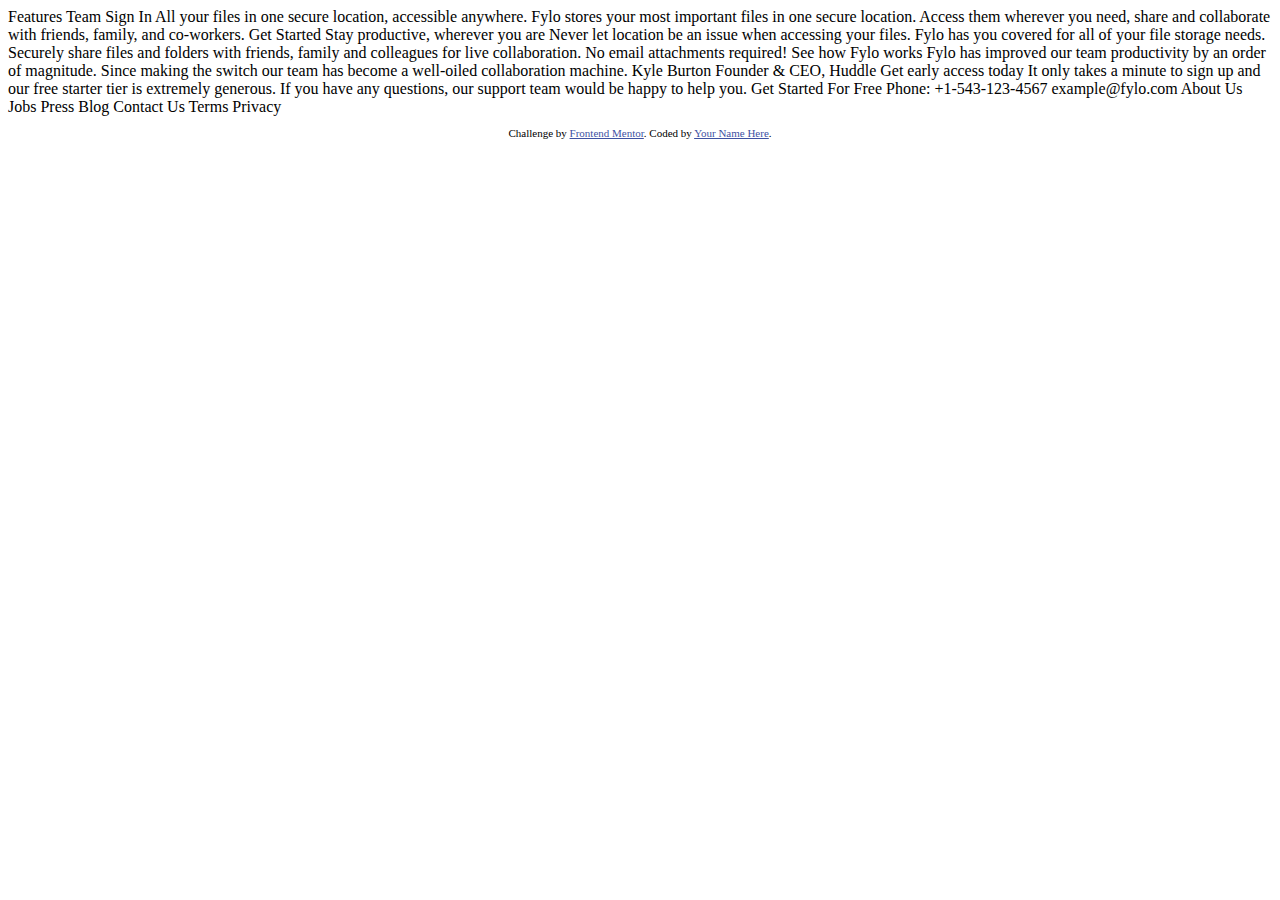
==== fylo-landing-page-with-two-column-layout-master/index.html @ f881db50 "initial commit of fylo-landing-page" ====
<!DOCTYPE html>
<html lang="en">
<head>
  <meta charset="UTF-8">
  <meta name="viewport" content="width=device-width, initial-scale=1.0"> <!-- displays site properly based on user's device -->

  <link rel="icon" type="image/png" sizes="32x32" href="./images/favicon-32x32.png">
  
  <title>Frontend Mentor | Fylo landing page with two column layout</title>

  <!-- Feel free to remove these styles or customise in your own stylesheet 👍 -->
  <style>
    .attribution { font-size: 11px; text-align: center; }
    .attribution a { color: hsl(228, 45%, 44%); }
  </style>
</head>
<body>

  Features
  Team
  Sign In

  All your files in one secure location, accessible anywhere.

  Fylo stores your most important files in one secure location. 
  Access them wherever you need, share and collaborate with friends, 
  family, and co-workers.

  Get Started

  Stay productive, wherever you are

  Never let location be an issue when accessing your files. Fylo has you 
  covered for all of your file storage needs.

  Securely share files and folders with friends, family and colleagues for 
  live collaboration. No email attachments required!

  See how Fylo works

  Fylo has improved our team productivity by an order of magnitude. Since 
  making the switch our team has become a well-oiled collaboration machine.

  Kyle Burton
  Founder & CEO, Huddle

  Get early access today

  It only takes a minute to sign up and our free starter tier is extremely generous. 
  If you have any questions, our support team would be happy to help you.

  Get Started For Free

  Phone: +1-543-123-4567
  example@fylo.com

  About Us
  Jobs
  Press
  Blog

  Contact Us
  Terms
  Privacy

  <footer>
    <p class="attribution">
      Challenge by <a href="https://www.frontendmentor.io?ref=challenge" target="_blank">Frontend Mentor</a>. 
      Coded by <a href="#">Your Name Here</a>.
    </p>
  </footer>
</body>
</html>
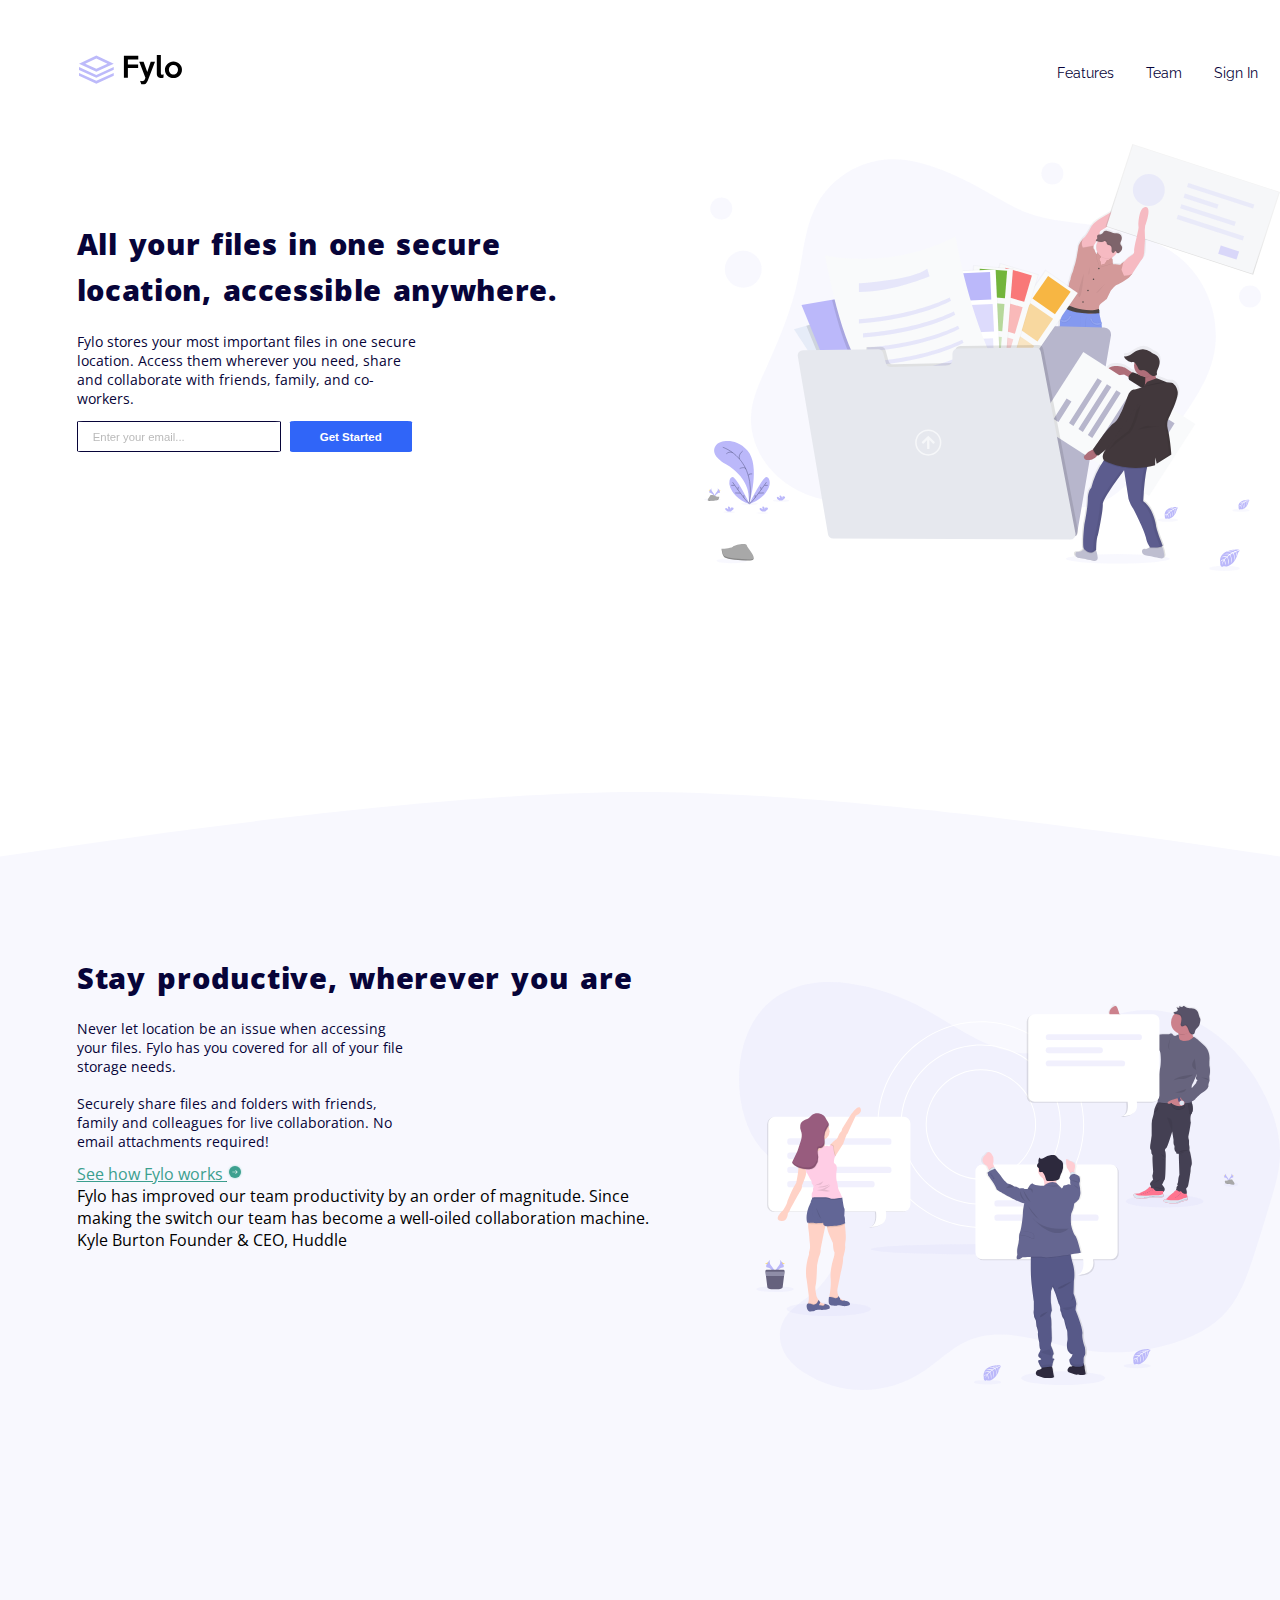
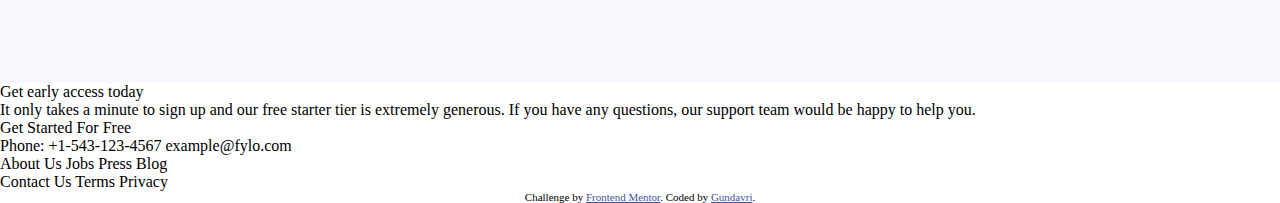
==== commit e4e07a90: "almost finished fylo-landing-page-with-two-column-layout" ====
--- a/fylo-landing-page-with-two-column-layout-master/index.html
+++ b/fylo-landing-page-with-two-column-layout-master/index.html
@@ -3,8 +3,11 @@
 <head>
   <meta charset="UTF-8">
   <meta name="viewport" content="width=device-width, initial-scale=1.0"> <!-- displays site properly based on user's device -->
+  <link href="https://fonts.googleapis.com/css?family=Open+Sans&display=swap" rel="stylesheet">
+  <link href="https://fonts.googleapis.com/css?family=Raleway&display=swap" rel="stylesheet">
 
   <link rel="icon" type="image/png" sizes="32x32" href="./images/favicon-32x32.png">
+  <link rel="stylesheet" href="./styles.css">
   
   <title>Frontend Mentor | Fylo landing page with two column layout</title>
 
@@ -16,57 +19,133 @@
 </head>
 <body>
 
-  Features
-  Team
-  Sign In
+  <div id="header">
+    <div id="header-logo-div">
+      <img src="./images/logo.svg" alt="">
+    </div>
 
-  All your files in one secure location, accessible anywhere.
+    <div id="navbar">
+      <p>
+        Features
+      </p>
+      <p>
+        Team
+      </p>
+      <p>
+        Sign In
+      </p>
+    </div>
+  </div>
+  
+  <div id="wrapper1">
+    <div id="wrapper1-left">
+      <div id="wrapper1-header">
+        All your files in one secure <br> location, accessible anywhere.
+      </div>
+    
+      <div class="wrapper-text">
+        Fylo stores your most important files in one secure location. 
+        Access them wherever you need, share and collaborate with friends, 
+        family, and co-workers.
+      </div>
+    
+      <div id="wrapper1-input-button">
+        <input type="text" placeholder="Enter your email...">
+        
+        <button type="button">
+          Get Started
+        </button>
+      </div>
+    </div>
 
-  Fylo stores your most important files in one secure location. 
-  Access them wherever you need, share and collaborate with friends, 
-  family, and co-workers.
+    <div id="wrapper1-right">
+      <img src="./images/illustration-1.svg" alt="">
+    </div>
+  </div>
+  
+  <img id="wrapper2-img" src="./images/bg-curve-desktop.svg" alt="">
 
-  Get Started
+  <div id="wrapper2">
+    <div id="wrapper2-left">
+      <div id="wrapper2-header">
+        Stay productive, wherever you are
+      </div>
+    
+      <div class="wrapper2-text">
+        Never let location be an issue when accessing your files. Fylo has you 
+        covered for all of your file storage needs.
+      </div>
+    
+      <div class="wrapper2-text">
+        Securely share files and folders with friends, family and colleagues for 
+        live collaboration. No email attachments required!
+      </div>
+      
+      <div id="wrapper2-link-div">
+        <a href="#" id="wrapper2-link">
+          See how Fylo works
+          <img src="./images/icon-arrow.svg" alt="">
+        </a>
 
-  Stay productive, wherever you are
+        
+      </div>
+    
+      <div>
+        Fylo has improved our team productivity by an order of magnitude. Since 
+        making the switch our team has become a well-oiled collaboration machine.
+      </div>
+    
+      <div>
+        Kyle Burton
+        Founder & CEO, Huddle
+      </div>
+    </div>
 
-  Never let location be an issue when accessing your files. Fylo has you 
-  covered for all of your file storage needs.
+    <div id="wrapper2-right">
+      <img src="./images/illustration-2.svg" alt="">
+    </div>
+  </div>
+  
+  <div>
+    <div>
+      Get early access today
+    </div>
+  
+    <div>
+      It only takes a minute to sign up and our free starter tier is extremely generous. 
+      If you have any questions, our support team would be happy to help you.
+    </div>
+  
+    <div>
+      Get Started For Free
+    </div>
+  
+    <div>
+      Phone: +1-543-123-4567
+      example@fylo.com
+    </div>
+  </div>
 
-  Securely share files and folders with friends, family and colleagues for 
-  live collaboration. No email attachments required!
+  <div id="footer">
+    <div>
+      About Us
+      Jobs
+      Press
+      Blog
+    </div>
+  
+    <div>
+      Contact Us
+      Terms
+      Privacy
+    </div>
+  </div>
 
-  See how Fylo works
-
-  Fylo has improved our team productivity by an order of magnitude. Since 
-  making the switch our team has become a well-oiled collaboration machine.
-
-  Kyle Burton
-  Founder & CEO, Huddle
-
-  Get early access today
-
-  It only takes a minute to sign up and our free starter tier is extremely generous. 
-  If you have any questions, our support team would be happy to help you.
-
-  Get Started For Free
-
-  Phone: +1-543-123-4567
-  example@fylo.com
-
-  About Us
-  Jobs
-  Press
-  Blog
-
-  Contact Us
-  Terms
-  Privacy
 
   <footer>
     <p class="attribution">
       Challenge by <a href="https://www.frontendmentor.io?ref=challenge" target="_blank">Frontend Mentor</a>. 
-      Coded by <a href="#">Your Name Here</a>.
+      Coded by <a href="#">Gundavri</a>.
     </p>
   </footer>
 </body>
--- a/fylo-landing-page-with-two-column-layout-master/styles.css
+++ b/fylo-landing-page-with-two-column-layout-master/styles.css
@@ -0,0 +1,163 @@
+* {
+    padding: 0;
+    margin: 0;
+    box-sizing: border-box;
+}
+
+#header {
+    height: 16vh;
+    font-family: 'Raleway', sans-serif;
+    display: flex;
+}
+
+#header-logo-div {
+    flex: 4;
+    margin: auto 0%;
+    padding-left: 6.2%;
+}
+
+#header-logo-div img {
+    width: 8vw;
+}
+
+#navbar {
+    margin: auto 1vw;
+    flex: 2;
+    display: flex;
+    padding-left: 35vw;
+}
+
+#navbar p {
+    justify-content: space-between;
+    margin-left: 2.5vw;
+    color: hsl(243, 87%, 12%);
+    font-weight: 400;
+    font-size: 90%;
+}
+
+#wrapper1 {
+    height: 72vh;
+    font-family: 'Open Sans', sans-serif;
+}
+
+#wrapper1-left {
+    float: left;
+    width: 50%
+}
+
+#wrapper1-header {
+    padding: 0 12%;
+    margin-top: 12%;
+    font-weight: 900;
+    font-size: 180%;
+    color:  hsl(243, 87%, 12%);
+    letter-spacing: 0.05vw;
+    word-spacing: 0.18vw;
+    line-height: 160%;
+}
+
+.wrapper-text {
+    padding: 0 12%;
+    padding-right: 35%;
+    margin-top: 3%;
+    color:  hsl(243, 87%, 12%);
+    font-size: 90%;
+    font-weight: 400;
+}
+
+#wrapper1-input-button {
+    padding: 0 12%;
+    margin-top: 2%;
+    height: 5vh;
+}
+
+#wrapper1-input-button input {
+    width: 42%;
+    height: 68%;
+    border: solid 1px hsl(243, 87%, 12%);
+    border-radius: 3%;
+    padding-left: 15px;
+}
+
+::placeholder {
+    opacity: 0.5;
+    font-size: 85%;
+}
+
+#wrapper1-input-button button {
+    margin-left: 1%;
+    width: 25%;
+    height: 70%;
+    color: white;
+    background-color: hsl(224, 93%, 58%);
+    border: 0px;
+    border-radius: 4%;
+    font-weight: 900;
+    font-size: 72%;
+}
+
+#wrapper1-right {
+    float: right;
+    width: 45%;
+}
+
+#wrapper1-right img {
+    width: 100%;
+}
+
+#wrapper2 {
+    font-family: 'Open Sans', sans-serif;
+    margin-top: -0.5%;
+    height: 88vh;
+    width: 100%;
+    background-color: #F8F8FE;
+    padding-left: 6%;
+    padding-top: 5%;
+}
+
+#wrapper2-img {
+    width: 100%;
+}
+
+#wrapper2-left {
+    float: left;
+    width: 50%;
+}
+
+#wrapper2-right {
+    float: right;
+    width: 45%;
+}
+
+#wrapper2-right img{
+    margin-top: 5%;
+    width: 100%;
+}
+
+
+#wrapper2-header {
+    font-weight: 900;
+    font-size: 180%;
+    color:  hsl(243, 87%, 12%);
+    letter-spacing: 0.06vw;
+    word-spacing: 0.2vw;
+    line-height: 160%;
+}
+
+.wrapper2-text {
+    padding-right: 45%;
+    margin-top: 3%;
+    color:  hsl(243, 87%, 12%);
+    font-size: 90%;
+    font-weight: 400;
+}
+
+#wrapper2-link-div {
+    margin-top: 2%;
+    text-decoration: underline;
+}
+
+#wrapper2-link {
+    color: hsl(170, 45%, 43%);
+}
+
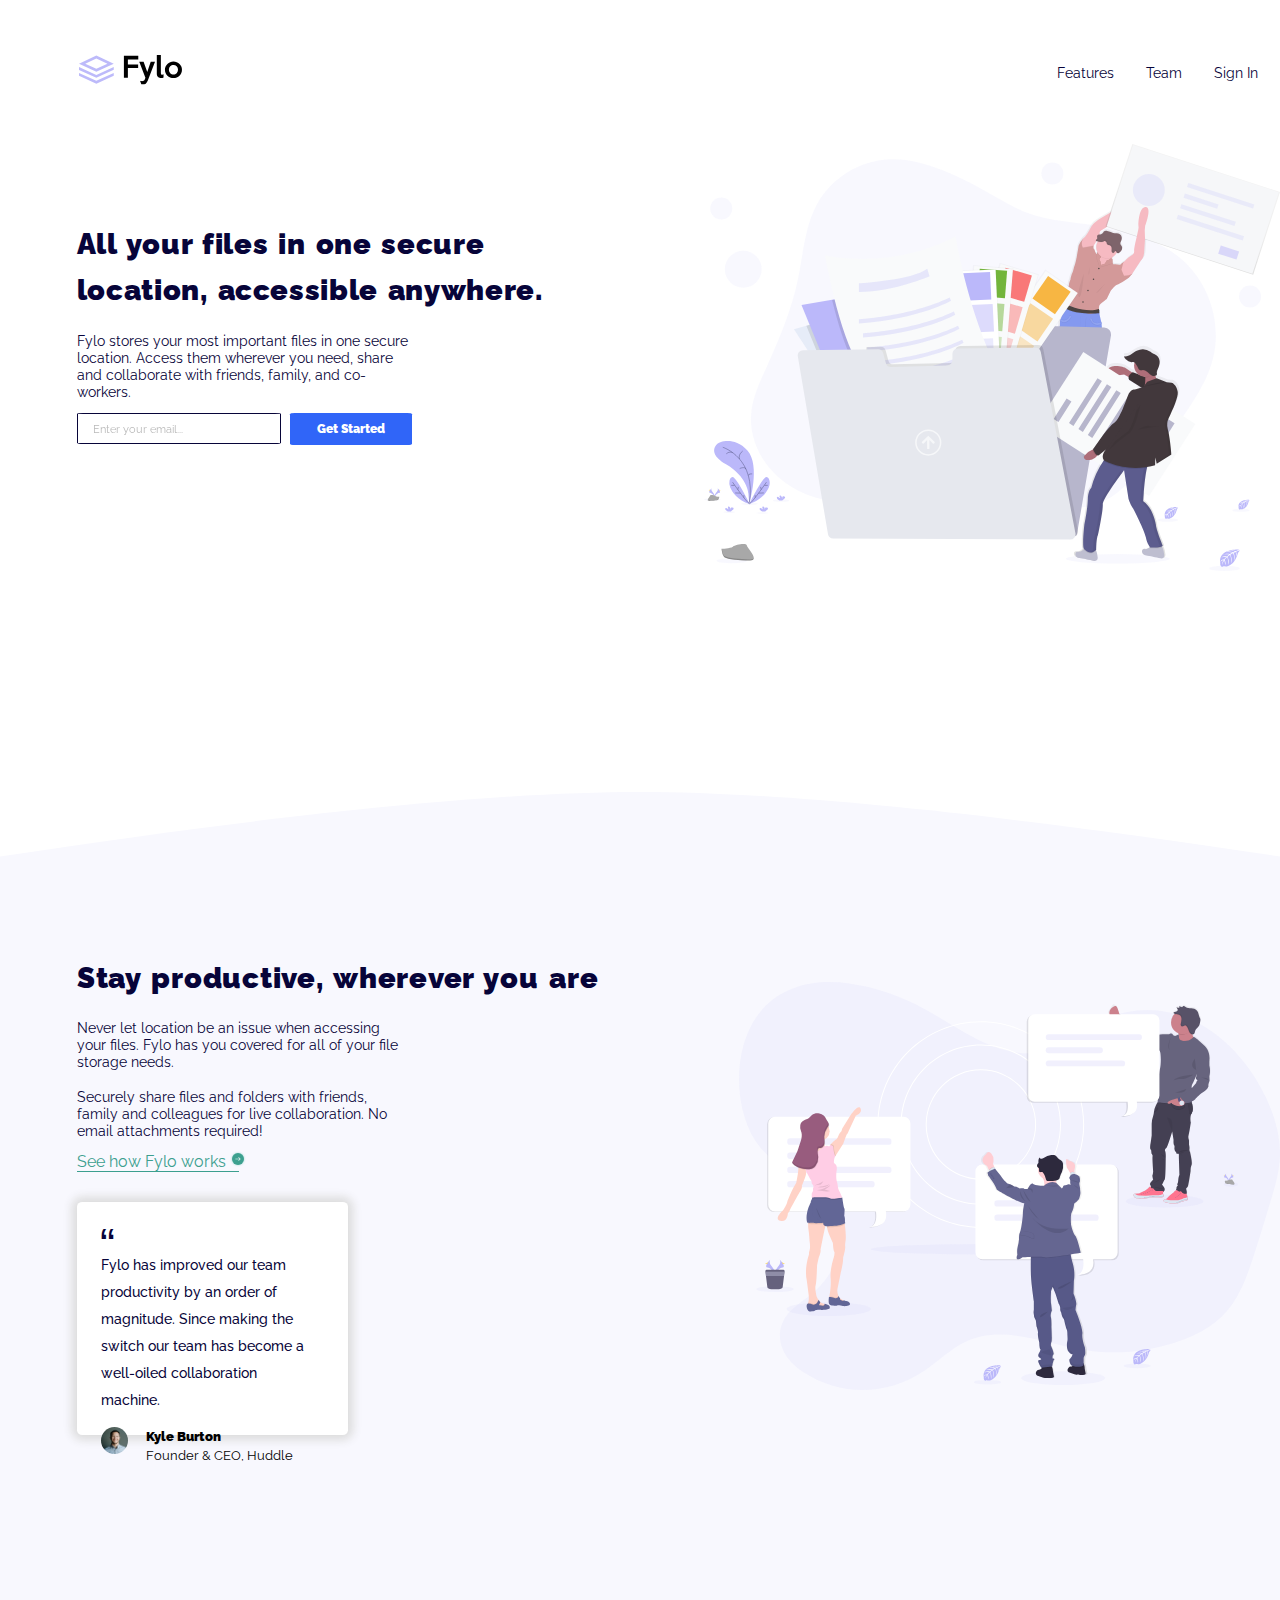
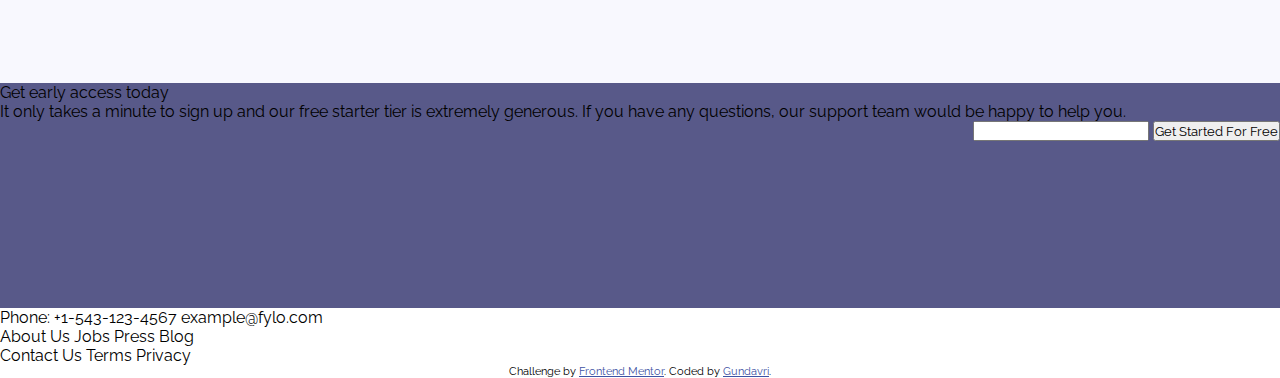
==== commit fbd54291: "Finished fylo-landing-page wrapper2" ====
--- a/fylo-landing-page-with-two-column-layout-master/index.html
+++ b/fylo-landing-page-with-two-column-layout-master/index.html
@@ -86,18 +86,26 @@
           See how Fylo works
           <img src="./images/icon-arrow.svg" alt="">
         </a>
-
-        
+        <div id="underline-div"></div>
       </div>
     
-      <div>
-        Fylo has improved our team productivity by an order of magnitude. Since 
-        making the switch our team has become a well-oiled collaboration machine.
-      </div>
-    
-      <div>
-        Kyle Burton
-        Founder & CEO, Huddle
+      <div id="article">
+        <img id="article-quotes" src="./images/icon-quotes.svg" alt="">
+        <div id="article-text">
+          Fylo has improved our team productivity by an order of magnitude. Since 
+          making the switch our team has become a well-oiled collaboration machine.
+        </div>
+      
+        <div id="article-footer">
+          <img id="article-img" src="./images/avatar-testimonial.jpg" alt="">
+
+          <div id="article-footer-text">
+            <p>
+              Kyle Burton
+            </p>
+            Founder & CEO, Huddle
+          </div>
+        </div>
       </div>
     </div>
 
@@ -106,27 +114,31 @@
     </div>
   </div>
   
-  <div>
-    <div>
+  <div id="early-access">
+    <div id="early-access-header">
       Get early access today
     </div>
   
-    <div>
+    <div id="early-access-text">
       It only takes a minute to sign up and our free starter tier is extremely generous. 
       If you have any questions, our support team would be happy to help you.
     </div>
   
-    <div>
-      Get Started For Free
+    <div id="early-access-input-button">
+      <input type="text">
+      <button>
+        Get Started For Free
+      </button>
     </div>
+  </div>
   
+  
+  <div id="footer">
     <div>
       Phone: +1-543-123-4567
       example@fylo.com
     </div>
-  </div>
 
-  <div id="footer">
     <div>
       About Us
       Jobs
--- a/fylo-landing-page-with-two-column-layout-master/styles.css
+++ b/fylo-landing-page-with-two-column-layout-master/styles.css
@@ -2,11 +2,16 @@
     padding: 0;
     margin: 0;
     box-sizing: border-box;
+    font-family: 'Raleway', sans-serif;
+}
+
+html, body {
+    height: 100%;
 }
 
 #header {
     height: 16vh;
-    font-family: 'Raleway', sans-serif;
+    font-family: 'Open Sans', sans-serif;
     display: flex;
 }
 
@@ -37,7 +42,6 @@
 
 #wrapper1 {
     height: 72vh;
-    font-family: 'Open Sans', sans-serif;
 }
 
 #wrapper1-left {
@@ -106,7 +110,6 @@
 }
 
 #wrapper2 {
-    font-family: 'Open Sans', sans-serif;
     margin-top: -0.5%;
     height: 88vh;
     width: 100%;
@@ -122,6 +125,7 @@
 #wrapper2-left {
     float: left;
     width: 50%;
+    height: 100%;
 }
 
 #wrapper2-right {
@@ -153,11 +157,71 @@
 }
 
 #wrapper2-link-div {
+    text-decoration: none;
     margin-top: 2%;
-    text-decoration: underline;
+}
+
+#wrapper2-link-div a:link {
+    text-decoration: none;
+}
+
+#underline-div {
+    background-color:  hsl(170, 45%, 43%);
+    height: 1px;
+    width: 162px;
 }
 
 #wrapper2-link {
     color: hsl(170, 45%, 43%);
 }
 
+#article {
+    background-color: white;
+    height: 32%;
+    width: 45%;
+    margin-top: 5%;
+    border-radius: 2%;
+    box-shadow: 0px 0px 10px 5px gainsboro;
+    padding: 4%;
+    padding-right: 6%;
+}
+
+#article-img {
+    border-radius: 50%;
+    width: 13%;
+}
+
+#article-text {
+    margin-top: 3%;
+    font-weight: 500;
+    font-size: 89%;
+    color: hsl(243, 87%, 12%);
+    line-height: 190%;
+}
+
+#article-footer {
+    margin-top: 6%;
+}
+
+#article-img {
+    float: left;
+}
+
+#article-footer-text {
+    font-size: 80%;
+    line-height: 150%;
+    margin-left: 45px;
+}
+
+#article-footer-text p {
+    font-weight: 900;
+}
+
+#early-access {
+    height: 25%;
+    background-color: hsl(238, 22%, 44%);
+}
+
+#early-access-input-button {
+    float: right;
+}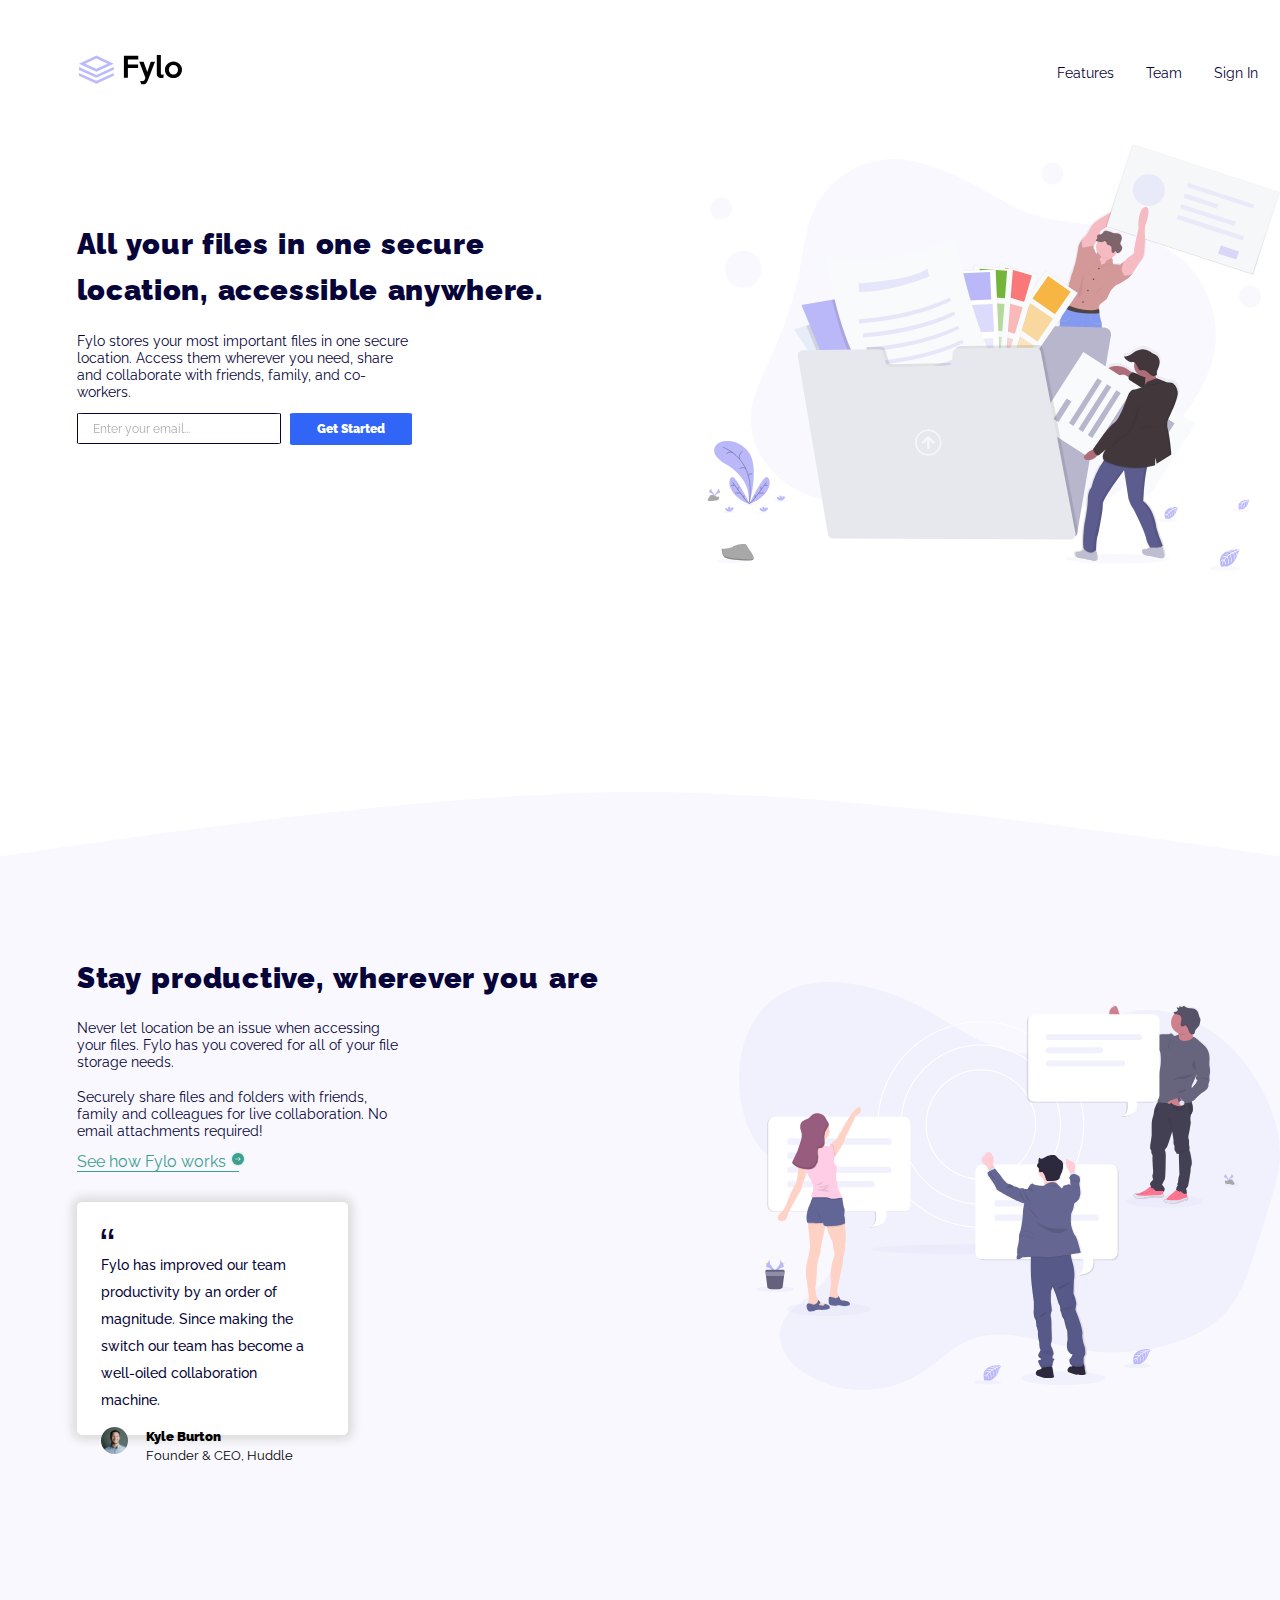
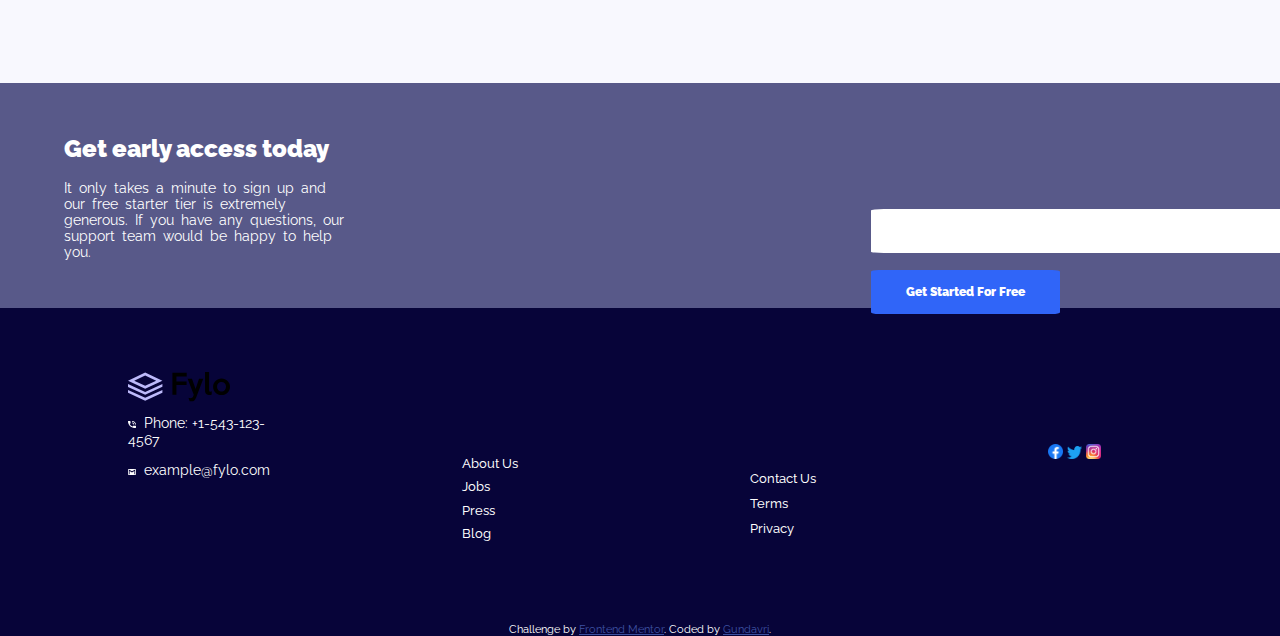
==== commit 4551aba4: "working at mobile-layout. stopped at link-div" ====
--- a/fylo-landing-page-with-two-column-layout-master/index.html
+++ b/fylo-landing-page-with-two-column-layout-master/index.html
@@ -125,7 +125,8 @@
     </div>
   
     <div id="early-access-input-button">
-      <input type="text">
+      <input type="text" p
+      margin-top: 500px;laceholder="email@example.com">
       <button>
         Get Started For Free
       </button>
@@ -134,31 +135,50 @@
   
   
   <div id="footer">
-    <div>
-      Phone: +1-543-123-4567
-      example@fylo.com
+    <div id="footer-contact-logo">
+      <img src="./images/logo.svg" alt="">
+      <div id="footer-contact">
+        <p>
+          <img src="./images/icon-phone.svg" alt="">
+          Phone: +1-543-123-4567
+        </p>
+        <p>
+          <img src="./images/icon-email.svg" alt="">
+          example@fylo.com
+        </p>
+      </div>
     </div>
 
-    <div>
-      About Us
-      Jobs
-      Press
-      Blog
+    <div id="footer-about-us">
+      <ul>
+        <li>About Us</li>
+        <li>Jobs</li>
+        <li>Press</li>
+        <li>Blog</li>
+      </ul>
     </div>
   
-    <div>
-      Contact Us
-      Terms
-      Privacy
+    <div id="footer-contact-us">
+      <ul>
+        <li>Contact Us</li>
+        <li>Terms</li>
+        <li>Privacy</li>
+      </ul>
+    </div>
+
+    <div id="footer-social">
+      <img src="./images/fb.png" alt="">
+      <img src="./images/twitter.png" alt="">
+      <img src="./images/instagram.png" alt="">
     </div>
   </div>
-
-
+  
   <footer>
     <p class="attribution">
       Challenge by <a href="https://www.frontendmentor.io?ref=challenge" target="_blank">Frontend Mentor</a>. 
       Coded by <a href="#">Gundavri</a>.
     </p>
   </footer>
+
 </body>
 </html>--- a/fylo-landing-page-with-two-column-layout-master/styles.css
+++ b/fylo-landing-page-with-two-column-layout-master/styles.css
@@ -84,8 +84,8 @@
 }
 
 ::placeholder {
-    opacity: 0.5;
-    font-size: 85%;
+    opacity: 0.6;
+    font-size: 88%;
 }
 
 #wrapper1-input-button button {
@@ -220,8 +220,240 @@
 #early-access {
     height: 25%;
     background-color: hsl(238, 22%, 44%);
+    padding: 4% 5%;
+}
+
+#early-access-header {
+    color: white;
+    font-weight: 900;
+    font-size: 150%;
+    width: 40%;
+    margin: 0;
+}
+
+#early-access-text {
+    color: white;
+    margin-top: 1.5%;
+    font-weight: 400;
+    font-size: 85%;
+    width: 25%;
+    word-spacing: 3px;
+    margin-right: 0px;
 }
 
 #early-access-input-button {
     float: right;
+    margin-top: -4.5%;
+    margin-right: 15%;
+    height: 30%;
+}
+
+#early-access-input-button input {
+    display: block;
+    width: 250%;
+    height: 120%;
+    border-radius: 3%;
+    padding-left: 8%;
+    border: 0px;
+}
+
+#early-access-input-button button {
+    margin-top: 10%;
+    display: block;
+    width: 110%;
+    height: 120%;
+    color: white;
+    background-color: hsl(224, 93%, 58%);
+    border: 0px;
+    border-radius: 4%;
+    font-weight: 900;
+    font-size: 72%;
+}
+
+#footer {
+    background-color: hsl(243, 87%, 12%);
+    height: 35%;
+    color: white;
+    padding: 5% 10%;
+    display: flex;
+    justify-content: space-between;
+}
+
+#footer-contact-logo {
+    display: flex;
+    flex-flow: column;
+}
+
+#footer-contact-logo:first-child{
+    width: 10%;
+}
+
+#footer-contact {
+    width: 150%;
+}
+
+#footer-contact p {
+    margin-top: 8%;
+    font-size: 90%;
+}
+
+#footer-contact p img {
+    width: 5%;
+    margin-right: 3%;
+}
+
+#footer-social {
+    margin-top: 7%;
+    margin-right: 5%;
+}
+
+#footer-social img {
+    width: 15px;
+}
+
+#footer-about-us ul, #footer-contact-us ul {
+    list-style: none;
+    margin-top: 150%;
+}
+
+#footer-about-us ul li, #footer-contact-us ul li {
+    margin-top: 15%;
+    font-size: 80%;
+    font-weight: 450;
+}
+
+
+.attribution {
+    background-color: hsl(243, 87%, 12%);
+    color: white;
+}
+
+@media screen and (max-width: 600px){
+
+    #header {
+        height: 14vh;
+    }
+
+    #header-logo-div {
+        flex: 1;
+    }
+
+    #header-logo-div img{
+        width: 100%;
+    }
+
+    #navbar {
+        padding: 0;
+        padding-left: 20%;
+        font-size: 90%;
+    }
+
+    #wrapper1 {
+        margin-top: 5%;
+        display: flex;
+        flex-flow: column;
+        width: 100%;
+    }
+
+    #wrapper1-left {
+        float: none;
+        order: 2;
+        width: 100%;
+    }
+
+    #wrapper1-right {
+        float: none;
+        order: 1;
+        width: 100%;
+    }
+
+    #wrapper1-right img {
+        width: 100%;
+    }
+
+    #wrapper1-header {
+        width: 100%;
+        font-size: 140%;
+        text-align: center;
+        font-weight: 900;
+    }
+
+    .wrapper-text {
+        text-align: center;
+        width: 100%;
+        padding: 0;
+        padding: 12%;
+        margin-top: -5%;
+    }
+
+    #wrapper1-input-button {
+        display: flex;
+        flex-flow: column;
+        height: 25%;
+    }
+
+    #wrapper1-input-button input {
+        margin: 0 auto;
+        width: 95%;
+        height: 48%;
+    }
+
+    #wrapper1-input-button button {
+        margin: 4% auto;
+        width: 95%;
+        height: 48%;
+    }
+
+
+    #wrapper2 {
+        width: 100%;
+        display: flex;
+        flex-flow: column;
+        padding: 0;
+        margin-top: -1%;
+    }
+
+    #wrapper2-left {
+        order: 2;
+        width: 100%;
+    }
+
+    #wrapper2-right {
+        width: 100%;
+        order: 1;
+        margin-top: 0;
+        padding: 0;
+    }
+
+    #wrapper2-img {
+        margin-top: 75%;
+    }
+
+    #wrapper2-header {
+        margin-top: 15%;
+        width: 100%;
+        text-align: center;
+        font-size: 110%;
+        font-weight: bold;
+    }
+
+    .wrapper2-text {
+        padding: 1% 5%;
+        width: 100%;
+        text-align: left;
+        font-size: 90%;
+        opacity: 0.5;
+        font-weight: 600;
+    }
+
+    #wrapper2-link-div {
+        width: 100%;
+    }
+
+    #wrapper2-link-div:first-child {
+        display: block;
+        margin-left: 50px;
+    }
+
+
 }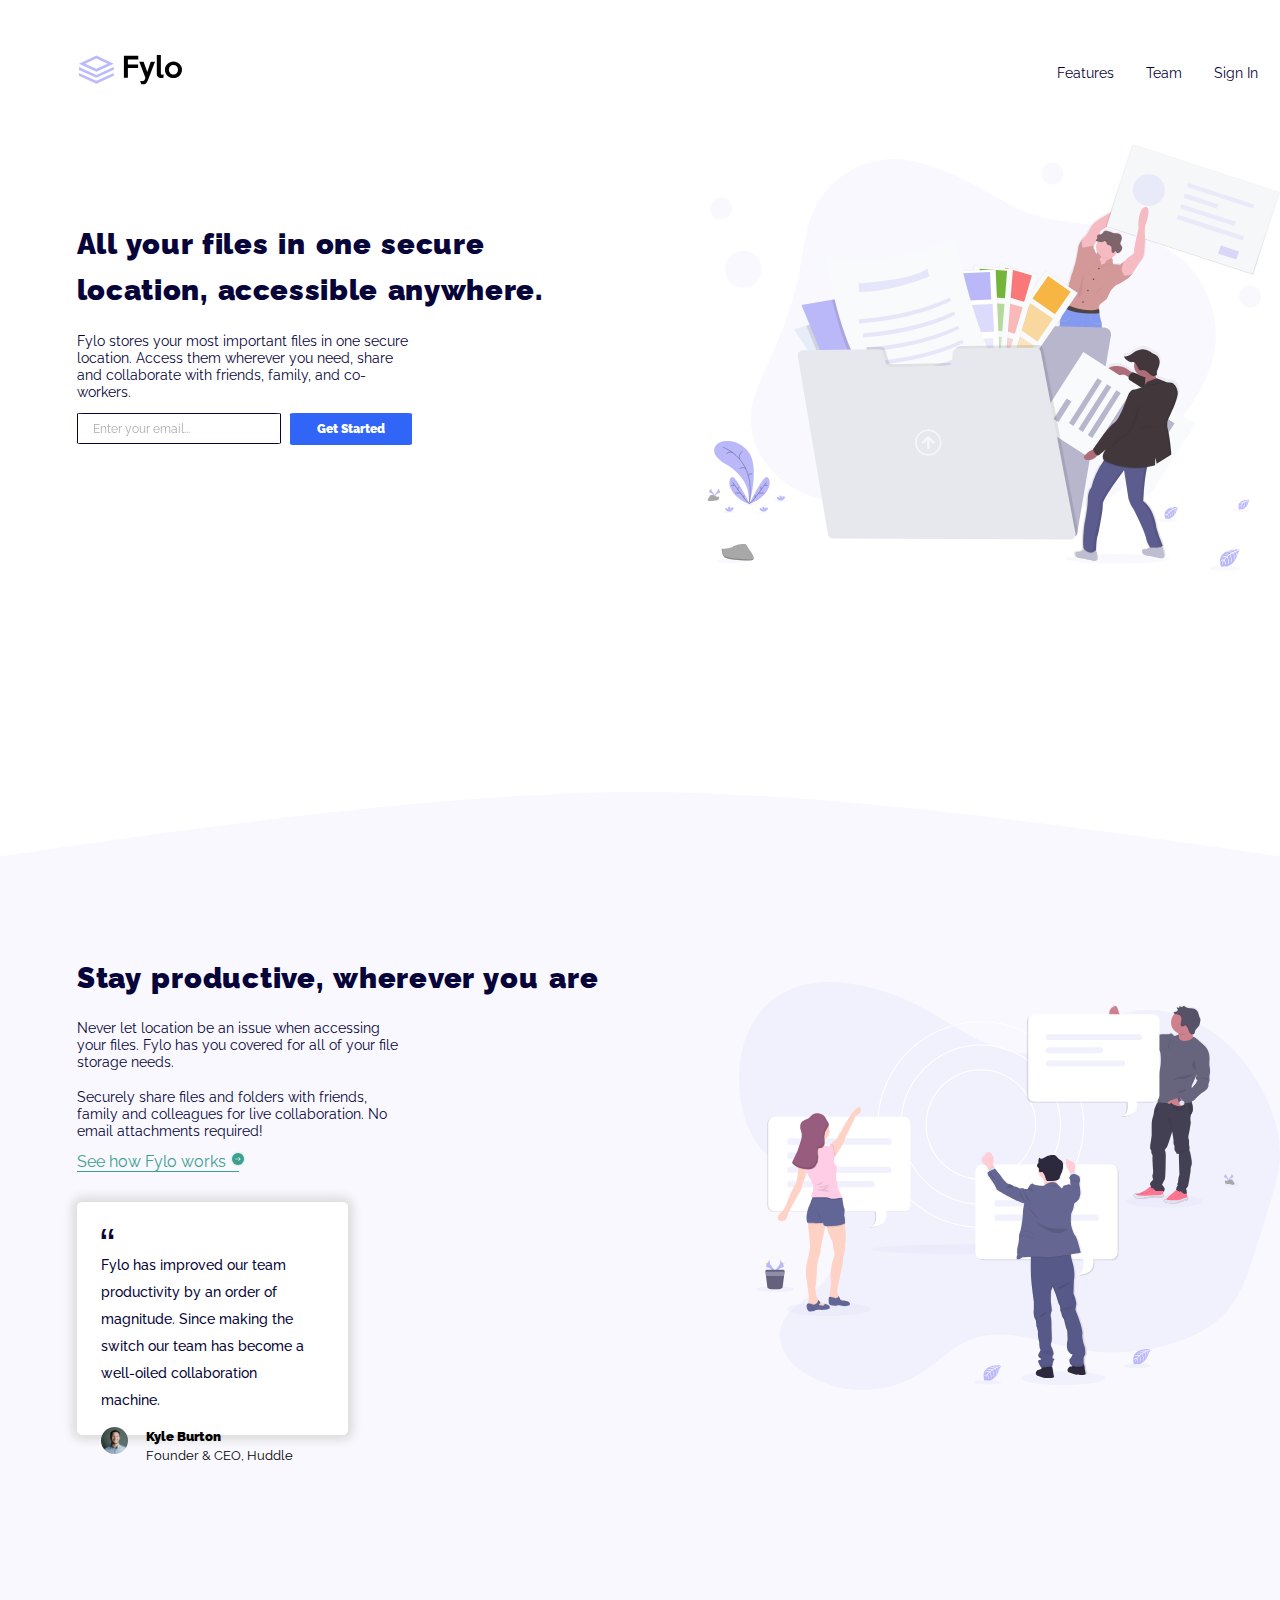
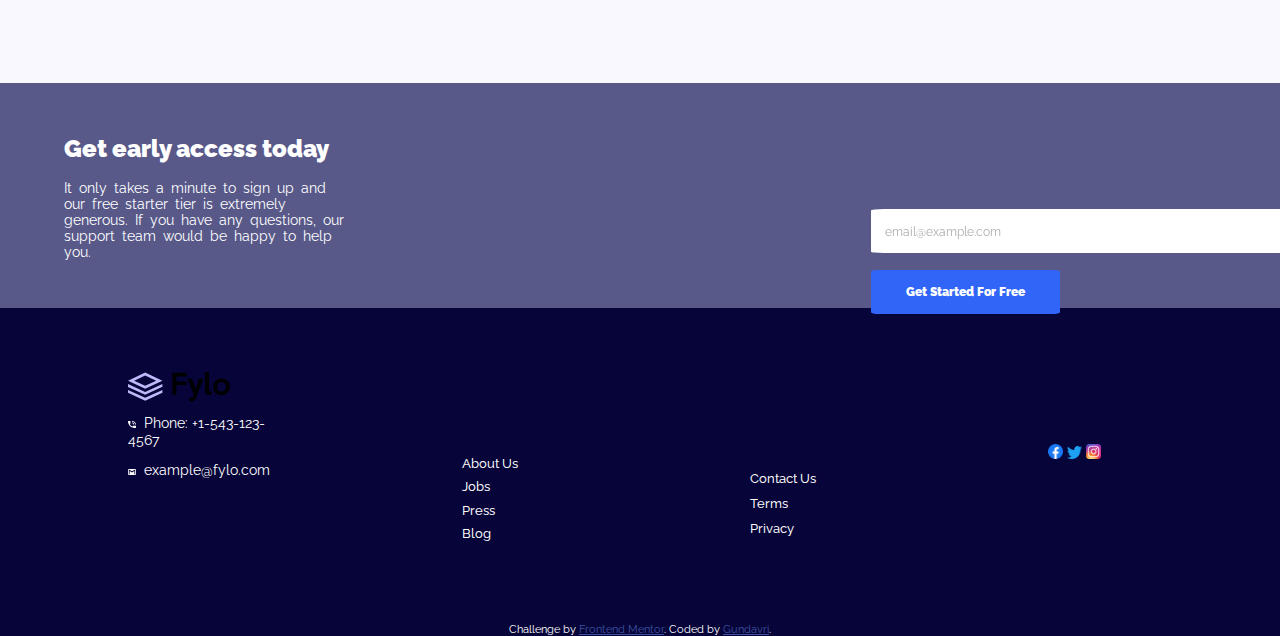
==== commit ee93e753: "footer is unfinished" ====
--- a/fylo-landing-page-with-two-column-layout-master/index.html
+++ b/fylo-landing-page-with-two-column-layout-master/index.html
@@ -125,8 +125,7 @@
     </div>
   
     <div id="early-access-input-button">
-      <input type="text" p
-      margin-top: 500px;laceholder="email@example.com">
+      <input type="text" placeholder="email@example.com">
       <button>
         Get Started For Free
       </button>
--- a/fylo-landing-page-with-two-column-layout-master/styles.css
+++ b/fylo-landing-page-with-two-column-layout-master/styles.css
@@ -320,6 +320,7 @@
     margin-top: 15%;
     font-size: 80%;
     font-weight: 450;
+    
 }
 
 
@@ -373,7 +374,7 @@
 
     #wrapper1-header {
         width: 100%;
-        font-size: 140%;
+        font-size: 130%;
         text-align: center;
         font-weight: 900;
     }
@@ -411,11 +412,17 @@
         flex-flow: column;
         padding: 0;
         margin-top: -1%;
+        height: 150%;
     }
 
     #wrapper2-left {
+        display: flex;
+        flex-flow: column;
         order: 2;
         width: 100%;
+        height: 140%;
+        background-color: #F8F8FE;
+        padding-bottom: 40%;
     }
 
     #wrapper2-right {
@@ -426,7 +433,7 @@
     }
 
     #wrapper2-img {
-        margin-top: 75%;
+        margin-top: 78%;
     }
 
     #wrapper2-header {
@@ -447,7 +454,8 @@
     }
 
     #wrapper2-link-div {
-        width: 100%;
+        width: 50%;
+        margin: 5% auto;
     }
 
     #wrapper2-link-div:first-child {
@@ -455,5 +463,58 @@
         margin-left: 50px;
     }
 
+    #article {
+        order: 5;
+        margin: 0 auto;
+        width: 90%;
+        height: 90%;
+    }
+
+    #early-access {
+        padding-top: 12%;
+        height: 55%;
+    }
+
+    #early-access-header {
+        width: 100%;
+        text-align: center;
+        font-size: 120%;
+        font-weight: bold;
+    }
+
+    #early-access-text {
+        width: 100%;
+        text-align: center;
+        padding: 5% 7%;
+        font-size: 80%;
+    }
+
+    #early-access-input-button {
+        margin: 6% auto;
+        float: none;
+    }
+
+    #early-access-input-button input {
+        margin: 0 auto;
+        width: 80%;
+        height: 48%;
+    }
+
+    #early-access-input-button button {
+        margin: 0;
+        width: 80%;
+        height: 48%;
+        margin: 2% auto;
+    }
+
+
+    #footer {
+        justify-content: flex-start;
+        margin-top: 0;
+        flex-flow: column;
+        height: 100%;
+        padding: 0;
+    }
+
 
 }